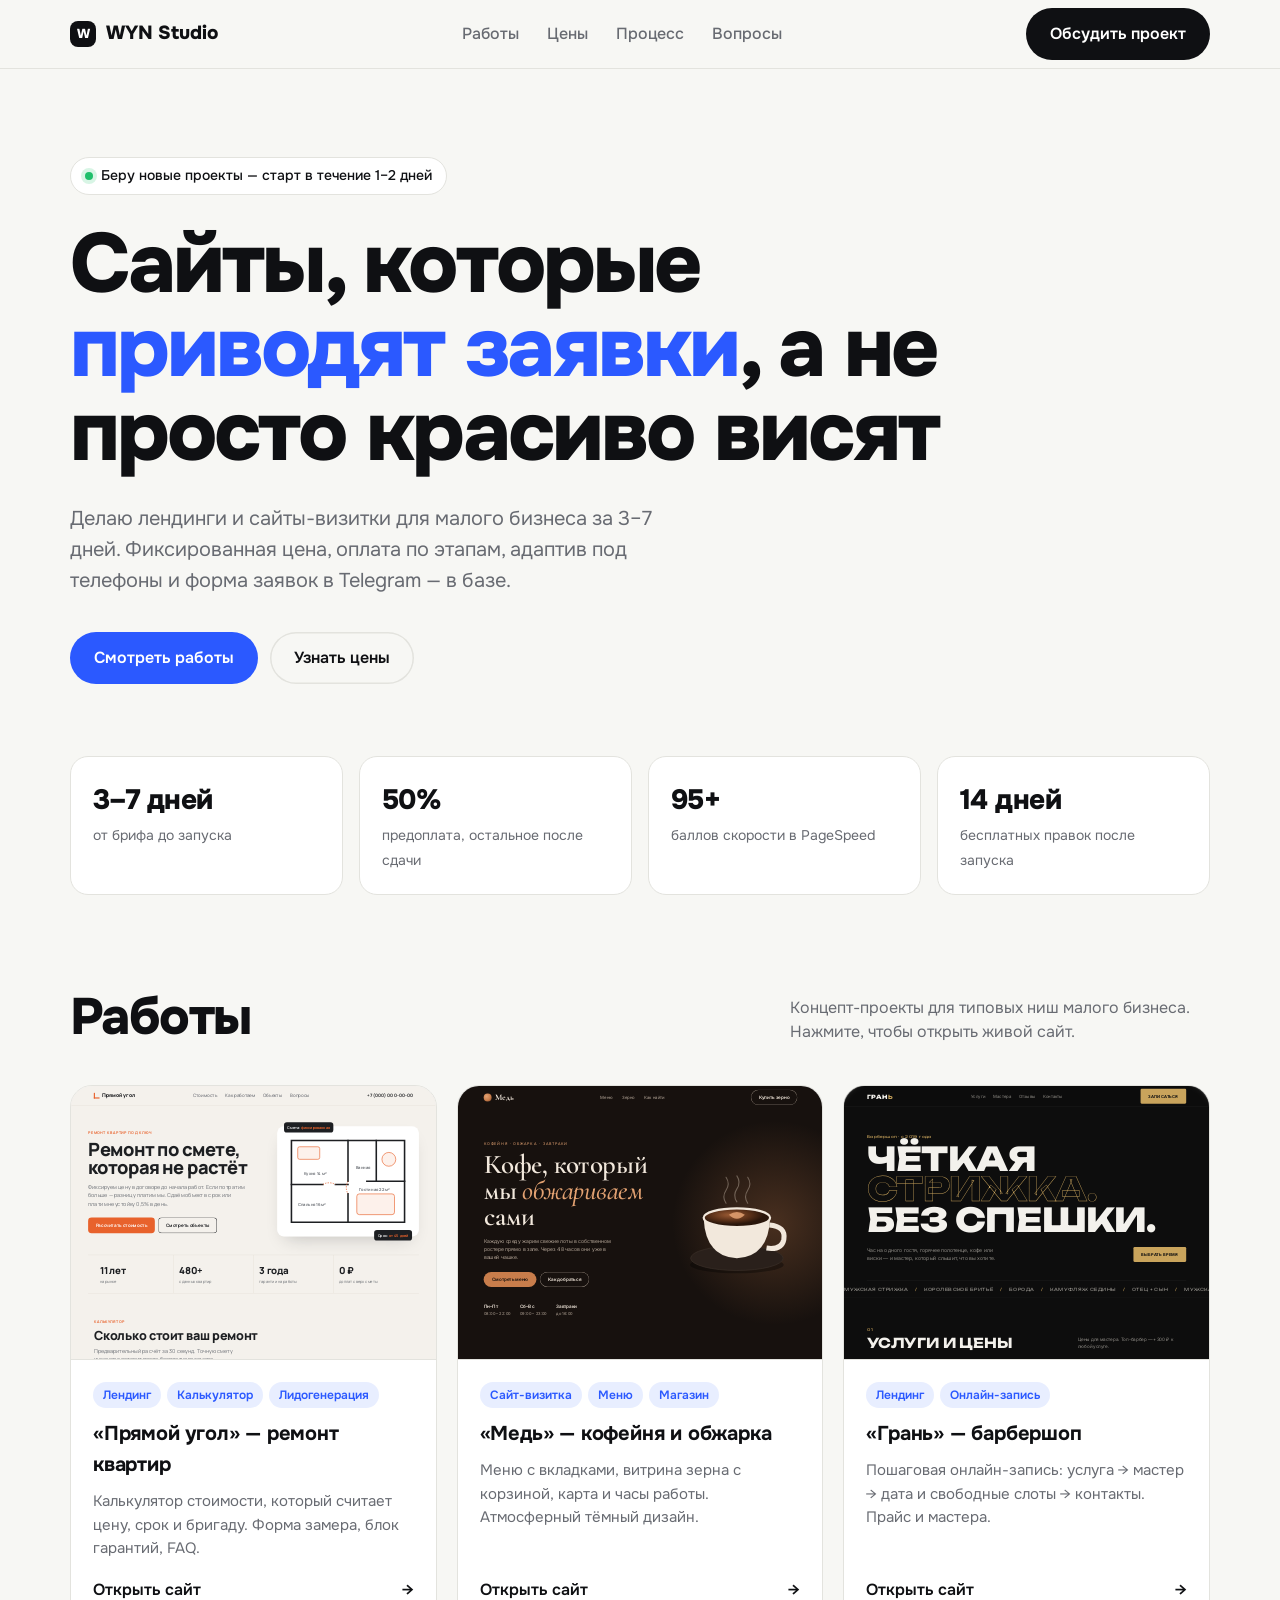
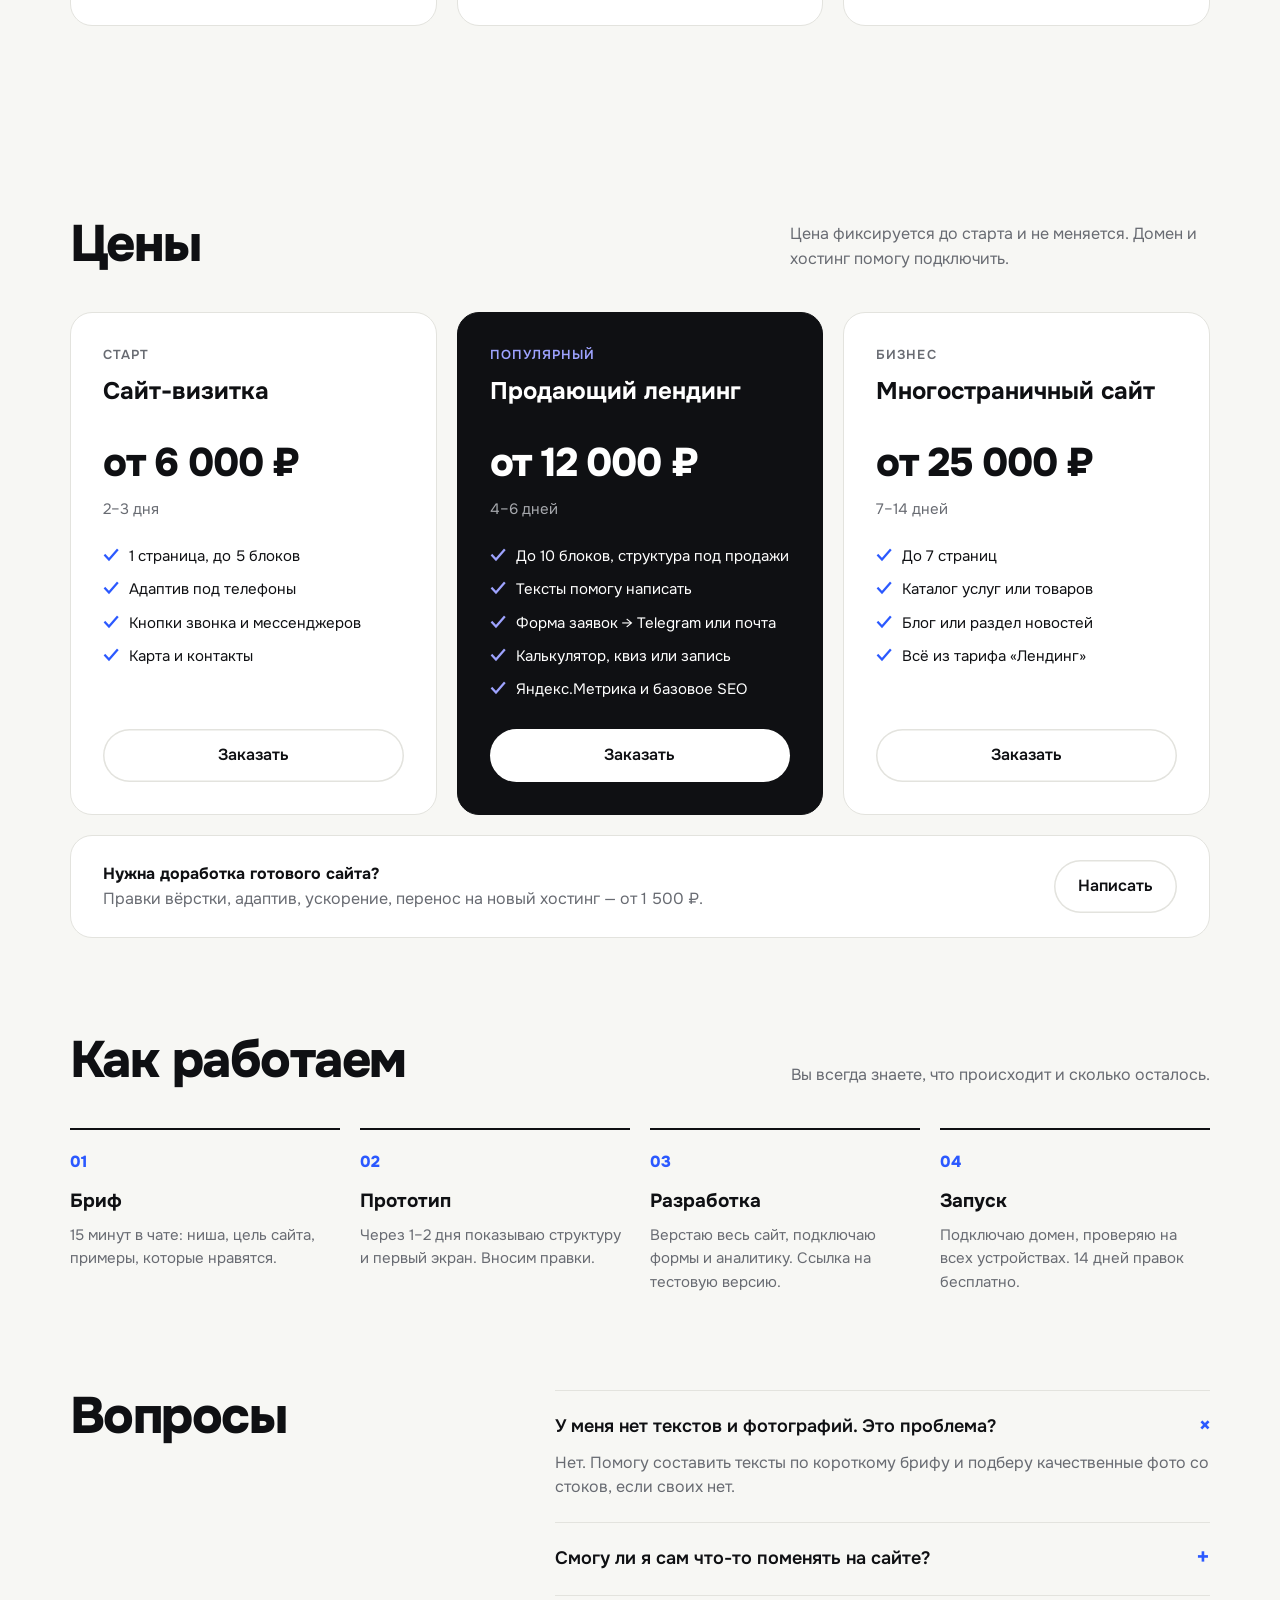
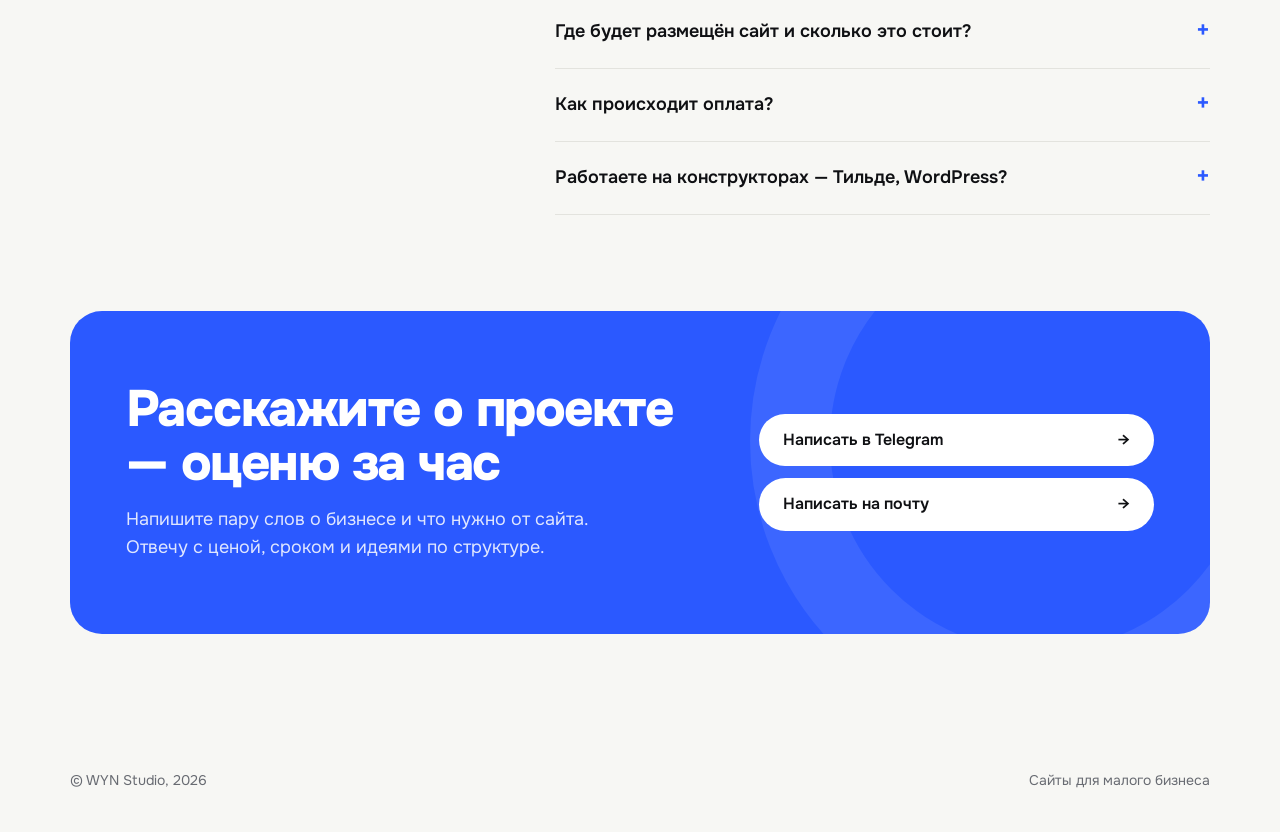
==== index.html @ 90d176ed "Портфолио: сайт студии и 3 демо-проекта Co-Authored-By: Claude Opus 5.5 <noreply@anthropic.com>" ====
<!doctype html>
<html lang="ru">
<head>
<meta charset="utf-8">
<meta name="viewport" content="width=device-width,initial-scale=1">
<title>WYN Studio — сайты для малого бизнеса за 5 дней</title>
<meta name="description" content="Лендинги и сайты-визитки для малого бизнеса: быстро, с адаптивом под телефоны и формой заявок. Фиксированная цена, оплата по этапам.">
<meta property="og:title" content="WYN Studio — сайты для малого бизнеса за 5 дней">
<meta property="og:description" content="Лендинги и сайты-визитки с фиксированной ценой и оплатой по этапам.">
<link rel="preconnect" href="https://fonts.googleapis.com">
<link rel="preconnect" href="https://fonts.gstatic.com" crossorigin>
<link href="https://fonts.googleapis.com/css2?family=Onest:wght@400;500;600;700;800&display=swap" rel="stylesheet">
<style>
:root{--bg:#f7f7f4;--ink:#0f1013;--muted:#686b72;--line:#e3e3de;--card:#fff;--acc:#2b59ff;--acc-l:#e8eeff}
*{box-sizing:border-box;margin:0;padding:0}
html{scroll-behavior:smooth}
body{font-family:Onest,system-ui,sans-serif;background:var(--bg);color:var(--ink);line-height:1.55}
a{color:inherit;text-decoration:none}
.wrap{max-width:1180px;margin:0 auto;padding:0 20px}
header{position:sticky;top:0;z-index:30;background:rgba(247,247,244,.86);backdrop-filter:blur(12px);border-bottom:1px solid var(--line)}
.nav{height:68px;display:flex;align-items:center;justify-content:space-between;gap:20px}
.logo{font-weight:800;font-size:19px;display:flex;align-items:center;gap:10px}
.logo i{width:26px;height:26px;border-radius:8px;background:var(--ink);display:grid;place-items:center;color:#fff;font-style:normal;font-size:13px}
.nav nav{display:flex;gap:28px;color:var(--muted);font-weight:500}
.nav nav a:hover{color:var(--ink)}
.btn{display:inline-flex;align-items:center;gap:10px;background:var(--ink);color:#fff;padding:14px 24px;border-radius:999px;font-weight:600;transition:.2s;border:0;cursor:pointer;font:inherit;font-weight:600}
.btn:hover{background:var(--acc)}
.btn.acc{background:var(--acc)}
.btn.acc:hover{background:var(--ink)}
.btn.ghost{background:transparent;color:var(--ink);box-shadow:inset 0 0 0 1.5px var(--line)}
.btn.ghost:hover{box-shadow:inset 0 0 0 1.5px var(--ink)}
.hero{padding:88px 0 72px}
.badge{display:inline-flex;align-items:center;gap:8px;font-size:14px;font-weight:500;background:var(--card);border:1px solid var(--line);padding:7px 14px;border-radius:999px;margin-bottom:28px}
.badge b{width:8px;height:8px;border-radius:50%;background:#1fbf6b;box-shadow:0 0 0 4px #d8f5e5}
h1{font-size:clamp(40px,6.6vw,84px);line-height:1;letter-spacing:-.035em;font-weight:800;max-width:980px}
h1 span{color:var(--acc)}
.hero p{font-size:20px;color:var(--muted);max-width:620px;margin:28px 0 36px}
.hero .row{display:flex;gap:12px;flex-wrap:wrap}
.facts{display:grid;grid-template-columns:repeat(4,1fr);gap:16px;margin-top:72px}
.facts div{background:var(--card);border:1px solid var(--line);border-radius:18px;padding:22px}
.facts b{font-size:28px;font-weight:800;letter-spacing:-.02em;display:block}
.facts span{color:var(--muted);font-size:14px}
section{padding:96px 0}
.sh{display:flex;justify-content:space-between;align-items:end;gap:24px;margin-bottom:40px;flex-wrap:wrap}
h2{font-size:clamp(30px,4vw,52px);line-height:1.05;letter-spacing:-.03em;font-weight:800}
.sh p{color:var(--muted);max-width:420px}
/* works */
.works{display:grid;grid-template-columns:repeat(3,1fr);gap:20px}
.w{background:var(--card);border:1px solid var(--line);border-radius:22px;overflow:hidden;display:flex;flex-direction:column;transition:.25s}
.w:hover{transform:translateY(-4px);box-shadow:0 24px 48px -24px rgba(15,16,19,.25)}
.shot{aspect-ratio:4/3;overflow:hidden;position:relative;border-bottom:1px solid var(--line);background:#eee}
.shot iframe{width:1280px;height:960px;border:0;transform-origin:0 0;pointer-events:none;position:absolute;top:0;left:0}
.w .in{padding:22px;display:flex;flex-direction:column;gap:10px;flex:1}
.w h3{font-size:20px;letter-spacing:-.01em}
.w p{color:var(--muted);font-size:15px}
.chips{display:flex;gap:6px;flex-wrap:wrap}
.chips span{font-size:12px;font-weight:600;background:var(--acc-l);color:var(--acc);padding:4px 10px;border-radius:999px}
.w .go{margin-top:auto;font-weight:600;display:flex;justify-content:space-between;align-items:center;padding-top:8px}
.w .go::after{content:"→";transition:.2s}
.w:hover .go::after{transform:translateX(4px)}
/* pricing */
.plans{display:grid;grid-template-columns:repeat(3,1fr);gap:20px}
.plan{background:var(--card);border:1px solid var(--line);border-radius:22px;padding:32px;display:flex;flex-direction:column}
.plan.hot{background:var(--ink);color:#fff;border-color:var(--ink)}
.plan .lbl{font-size:13px;font-weight:600;color:var(--muted);text-transform:uppercase;letter-spacing:.08em}
.plan.hot .lbl{color:#9ea3ff}
.plan h3{font-size:24px;margin:8px 0 4px}
.plan .pr{font-size:40px;font-weight:800;letter-spacing:-.03em;margin:18px 0 4px}
.plan .tm{color:var(--muted);font-size:15px;margin-bottom:24px}
.plan.hot .tm{color:#a6a8ad}
.plan ul{list-style:none;display:grid;gap:10px;margin-bottom:28px}
.plan li{display:flex;gap:10px;font-size:15px}
.plan li::before{content:"✓";color:var(--acc);font-weight:800}
.plan.hot li::before{color:#9ea3ff}
.plan .btn{margin-top:auto;justify-content:center}
.plan.hot .btn{background:#fff;color:var(--ink)}
.plan.hot .btn:hover{background:var(--acc);color:#fff}
.extra{margin-top:20px;background:var(--card);border:1px solid var(--line);border-radius:22px;padding:24px 32px;display:flex;justify-content:space-between;align-items:center;gap:20px;flex-wrap:wrap}
.extra p{color:var(--muted)}
/* process */
.proc{display:grid;grid-template-columns:repeat(4,1fr);gap:20px;counter-reset:p}
.proc div{border-top:2px solid var(--ink);padding-top:20px}
.proc div::before{counter-increment:p;content:"0" counter(p);display:block;font-weight:800;color:var(--acc);margin-bottom:12px}
.proc h3{font-size:19px;margin-bottom:8px}
.proc p{color:var(--muted);font-size:15px}
/* faq */
.faq{display:grid;grid-template-columns:.8fr 1.2fr;gap:48px}
details{border-bottom:1px solid var(--line);padding:22px 0}
details:first-child{border-top:1px solid var(--line)}
summary{font-weight:600;font-size:18px;cursor:pointer;list-style:none;display:flex;justify-content:space-between;gap:20px}
summary::after{content:"+";font-size:24px;line-height:1;color:var(--acc);transition:.2s}
details[open] summary::after{transform:rotate(45deg)}
details p{color:var(--muted);margin-top:10px}
/* cta */
.cta{background:var(--acc);color:#fff;border-radius:32px;padding:72px 56px;display:grid;grid-template-columns:1.2fr .8fr;gap:40px;align-items:center;position:relative;overflow:hidden}
.cta::after{content:"";position:absolute;width:420px;height:420px;border-radius:50%;border:80px solid rgba(255,255,255,.08);right:-120px;top:-160px}
.cta p{opacity:.85;font-size:18px;margin-top:16px;max-width:520px}
.cta .links{display:grid;gap:12px;position:relative;z-index:1}
.cta .btn{background:#fff;color:var(--ink);justify-content:space-between}
.cta .btn:hover{background:var(--ink);color:#fff}
footer{padding:40px 0;color:var(--muted);font-size:14px}
footer .wrap{display:flex;justify-content:space-between;gap:16px;flex-wrap:wrap}
@media (max-width:960px){
  .nav nav{display:none}
  .works,.plans{grid-template-columns:1fr 1fr}
  .proc,.facts{grid-template-columns:1fr 1fr}
  .faq,.cta{grid-template-columns:1fr}
}
@media (max-width:640px){
  section{padding:72px 0}
  .hero{padding:56px 0 48px}
  .hero p{font-size:18px}
  .works,.plans,.proc{grid-template-columns:1fr}
  .facts{margin-top:48px}
  .cta{padding:40px 24px;border-radius:24px}
  .nav .btn{padding:11px 16px;font-size:14px}
}
</style>
</head>
<body>
<header>
  <div class="wrap nav">
    <a href="#" class="logo"><i>W</i>WYN Studio</a>
    <nav><a href="#works">Работы</a><a href="#prices">Цены</a><a href="#process">Процесс</a><a href="#faq">Вопросы</a></nav>
    <a href="#contact" class="btn">Обсудить проект</a>
  </div>
</header>

<main>
<section class="hero">
  <div class="wrap">
    <div class="badge"><b></b>Беру новые проекты — старт в течение 1–2 дней</div>
    <h1>Сайты, которые <span>приводят заявки</span>, а не просто красиво висят</h1>
    <p>Делаю лендинги и сайты-визитки для малого бизнеса за 3–7 дней. Фиксированная цена, оплата по этапам, адаптив под телефоны и форма заявок в Telegram — в базе.</p>
    <div class="row"><a href="#works" class="btn acc">Смотреть работы</a><a href="#prices" class="btn ghost">Узнать цены</a></div>
    <div class="facts">
      <div><b>3–7 дней</b><span>от брифа до запуска</span></div>
      <div><b>50%</b><span>предоплата, остальное после сдачи</span></div>
      <div><b>95+</b><span>баллов скорости в PageSpeed</span></div>
      <div><b>14 дней</b><span>бесплатных правок после запуска</span></div>
    </div>
  </div>
</section>

<section id="works" style="padding-top:24px">
  <div class="wrap">
    <div class="sh"><h2>Работы</h2><p>Концепт-проекты для типовых ниш малого бизнеса. Нажмите, чтобы открыть живой сайт.</p></div>
    <div class="works">
      <a class="w" href="works/remont/" target="_blank">
        <div class="shot"><iframe src="works/remont/" loading="lazy" tabindex="-1" title="Превью: ремонт квартир"></iframe></div>
        <div class="in">
          <div class="chips"><span>Лендинг</span><span>Калькулятор</span><span>Лидогенерация</span></div>
          <h3>«Прямой угол» — ремонт квартир</h3>
          <p>Калькулятор стоимости, который считает цену, срок и бригаду. Форма замера, блок гарантий, FAQ.</p>
          <span class="go">Открыть сайт</span>
        </div>
      </a>
      <a class="w" href="works/coffee/" target="_blank">
        <div class="shot"><iframe src="works/coffee/" loading="lazy" tabindex="-1" title="Превью: кофейня"></iframe></div>
        <div class="in">
          <div class="chips"><span>Сайт-визитка</span><span>Меню</span><span>Магазин</span></div>
          <h3>«Медь» — кофейня и обжарка</h3>
          <p>Меню с вкладками, витрина зерна с корзиной, карта и часы работы. Атмосферный тёмный дизайн.</p>
          <span class="go">Открыть сайт</span>
        </div>
      </a>
      <a class="w" href="works/barber/" target="_blank">
        <div class="shot"><iframe src="works/barber/" loading="lazy" tabindex="-1" title="Превью: барбершоп"></iframe></div>
        <div class="in">
          <div class="chips"><span>Лендинг</span><span>Онлайн-запись</span></div>
          <h3>«Грань» — барбершоп</h3>
          <p>Пошаговая онлайн-запись: услуга → мастер → дата и свободные слоты → контакты. Прайс и мастера.</p>
          <span class="go">Открыть сайт</span>
        </div>
      </a>
    </div>
  </div>
</section>

<section id="prices">
  <div class="wrap">
    <div class="sh"><h2>Цены</h2><p>Цена фиксируется до старта и не меняется. Домен и хостинг помогу подключить.</p></div>
    <div class="plans">
      <div class="plan">
        <div class="lbl">Старт</div><h3>Сайт-визитка</h3>
        <div class="pr">от 6 000 ₽</div><div class="tm">2–3 дня</div>
        <ul><li>1 страница, до 5 блоков</li><li>Адаптив под телефоны</li><li>Кнопки звонка и мессенджеров</li><li>Карта и контакты</li></ul>
        <a href="#contact" class="btn ghost">Заказать</a>
      </div>
      <div class="plan hot">
        <div class="lbl">Популярный</div><h3>Продающий лендинг</h3>
        <div class="pr">от 12 000 ₽</div><div class="tm">4–6 дней</div>
        <ul><li>До 10 блоков, структура под продажи</li><li>Тексты помогу написать</li><li>Форма заявок → Telegram или почта</li><li>Калькулятор, квиз или запись</li><li>Яндекс.Метрика и базовое SEO</li></ul>
        <a href="#contact" class="btn">Заказать</a>
      </div>
      <div class="plan">
        <div class="lbl">Бизнес</div><h3>Многостраничный сайт</h3>
        <div class="pr">от 25 000 ₽</div><div class="tm">7–14 дней</div>
        <ul><li>До 7 страниц</li><li>Каталог услуг или товаров</li><li>Блог или раздел новостей</li><li>Всё из тарифа «Лендинг»</li></ul>
        <a href="#contact" class="btn ghost">Заказать</a>
      </div>
    </div>
    <div class="extra"><div><b>Нужна доработка готового сайта?</b><p>Правки вёрстки, адаптив, ускорение, перенос на новый хостинг — от 1 500 ₽.</p></div><a href="#contact" class="btn ghost">Написать</a></div>
  </div>
</section>

<section id="process" style="padding-top:0">
  <div class="wrap">
    <div class="sh"><h2>Как работаем</h2><p>Вы всегда знаете, что происходит и сколько осталось.</p></div>
    <div class="proc">
      <div><h3>Бриф</h3><p>15 минут в чате: ниша, цель сайта, примеры, которые нравятся.</p></div>
      <div><h3>Прототип</h3><p>Через 1–2 дня показываю структуру и первый экран. Вносим правки.</p></div>
      <div><h3>Разработка</h3><p>Верстаю весь сайт, подключаю формы и аналитику. Ссылка на тестовую версию.</p></div>
      <div><h3>Запуск</h3><p>Подключаю домен, проверяю на всех устройствах. 14 дней правок бесплатно.</p></div>
    </div>
  </div>
</section>

<section id="faq" style="padding-top:0">
  <div class="wrap faq">
    <div><h2>Вопросы</h2></div>
    <div>
      <details open><summary>У меня нет текстов и фотографий. Это проблема?</summary><p>Нет. Помогу составить тексты по короткому брифу и подберу качественные фото со стоков, если своих нет.</p></details>
      <details><summary>Смогу ли я сам что-то поменять на сайте?</summary><p>Да. Простые правки (цены, телефон, тексты) покажу, как делать самостоятельно. Или вношу их сам в течение 14 дней бесплатно.</p></details>
      <details><summary>Где будет размещён сайт и сколько это стоит?</summary><p>Можно бесплатно на надёжном хостинге для статических сайтов или на вашем хостинге. Домен .ru — около 200–900 ₽ в год. Всё оформляется на вас.</p></details>
      <details><summary>Как происходит оплата?</summary><p>50% перед стартом, 50% после того, как вы приняли готовый сайт. Через безопасную сделку на бирже или напрямую с чеком самозанятого.</p></details>
      <details><summary>Работаете на конструкторах — Тильде, WordPress?</summary><p>Основной формат — код вручную: быстрее грузится и не требует ежемесячной подписки. Если нужна Тильда или WordPress — тоже сделаю.</p></details>
    </div>
  </div>
</section>

<section id="contact" style="padding-top:0">
  <div class="wrap">
    <div class="cta">
      <div>
        <h2>Расскажите о проекте — оценю за час</h2>
        <p>Напишите пару слов о бизнесе и что нужно от сайта. Отвечу с ценой, сроком и идеями по структуре.</p>
      </div>
      <div class="links">
        <a class="btn" href="https://t.me/USERNAME" target="_blank">Написать в Telegram <span>→</span></a>
        <a class="btn" href="mailto:EMAIL@example.com">Написать на почту <span>→</span></a>
      </div>
    </div>
  </div>
</section>
</main>

<footer>
  <div class="wrap"><span>© WYN Studio, 2026</span><span>Сайты для малого бизнеса</span></div>
</footer>

<script>
const fit = () => document.querySelectorAll('.shot').forEach(s => s.querySelector('iframe').style.transform = `scale(${s.clientWidth / 1280})`);
new ResizeObserver(fit).observe(document.body);
fit();
</script>
</body>
</html>
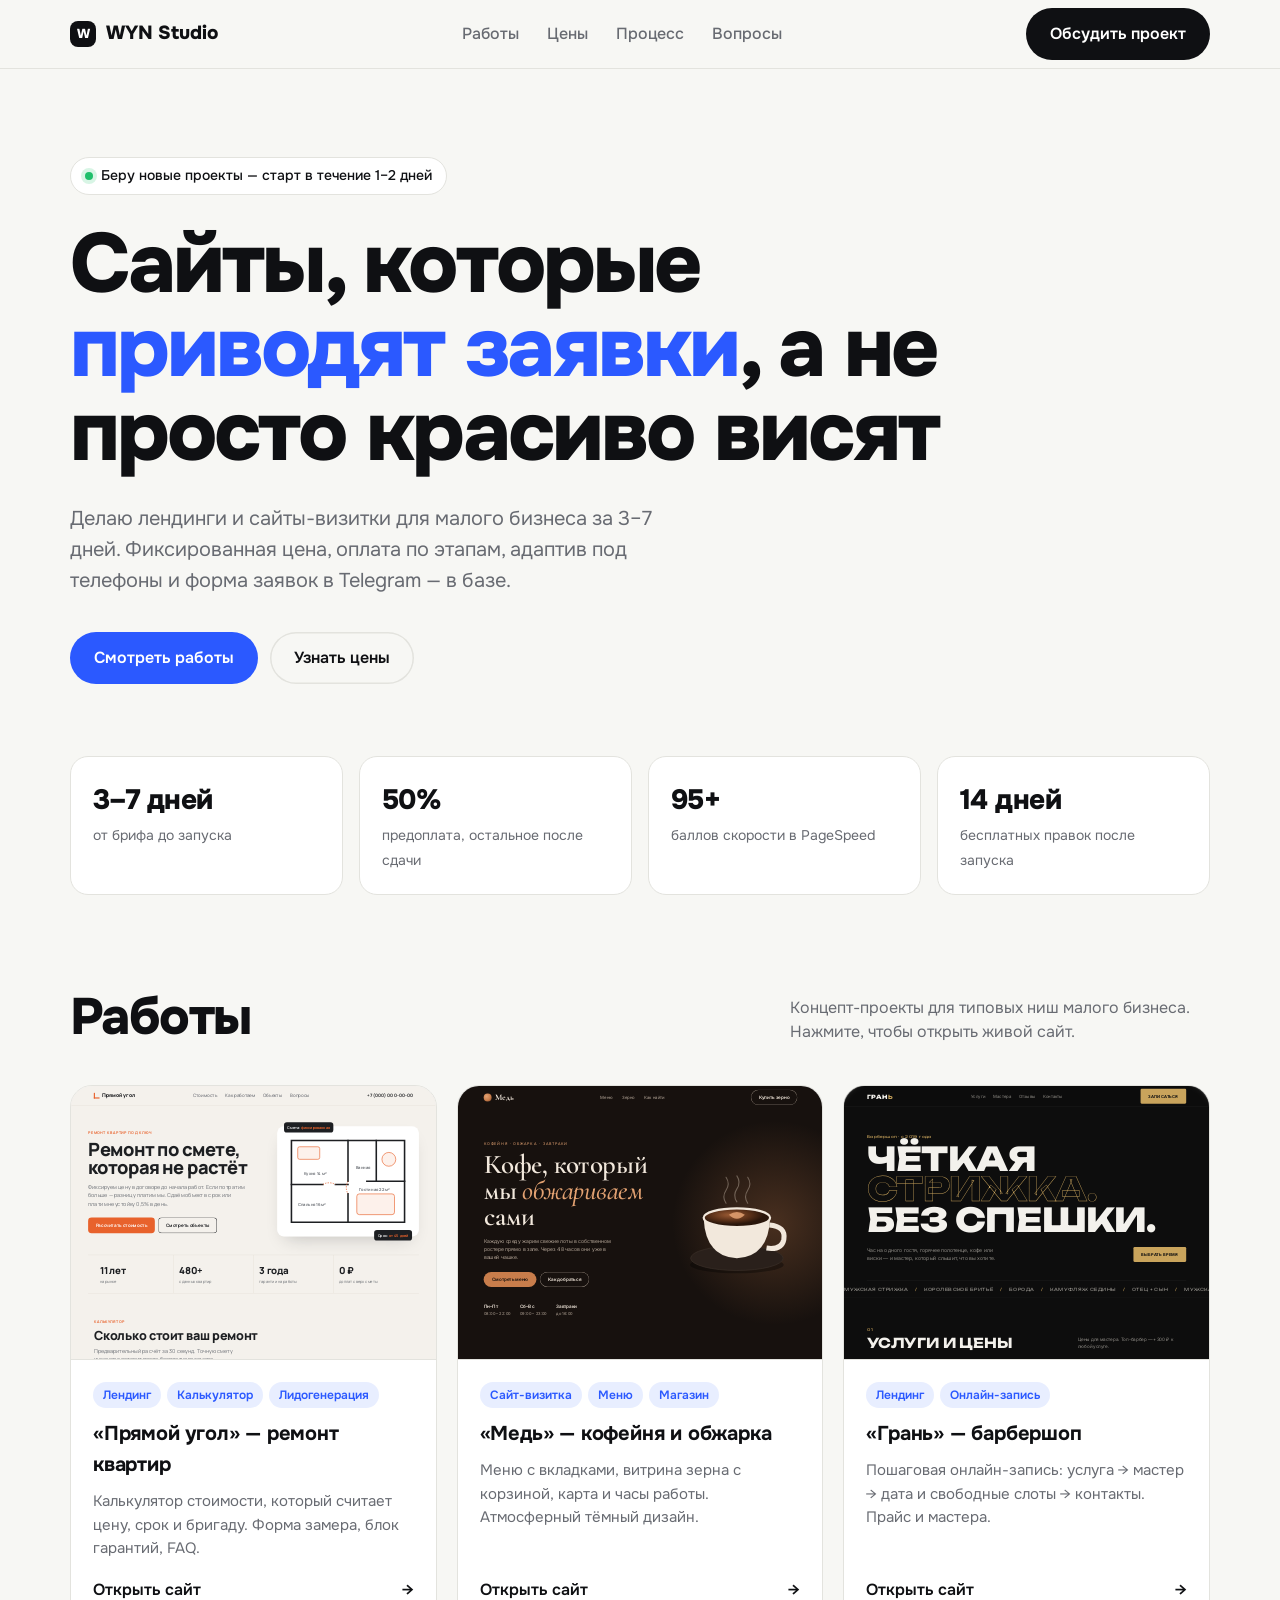
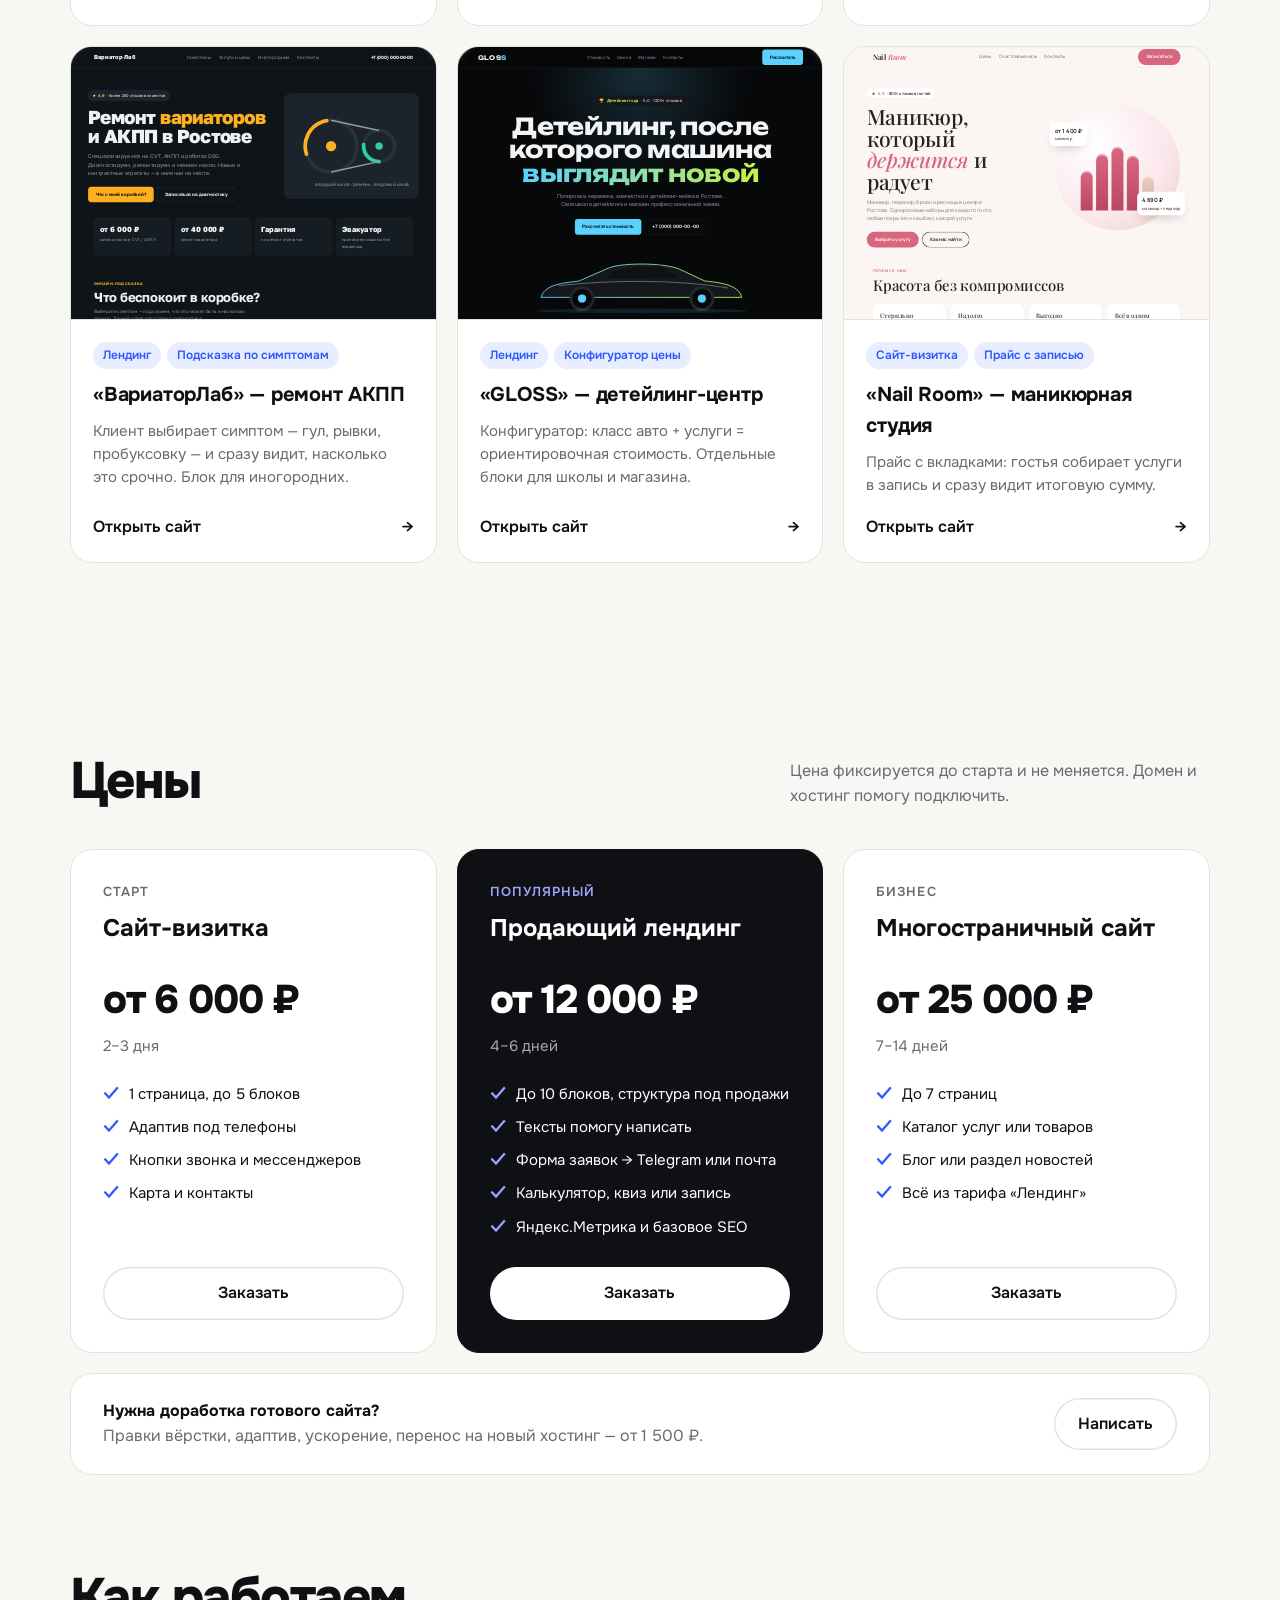
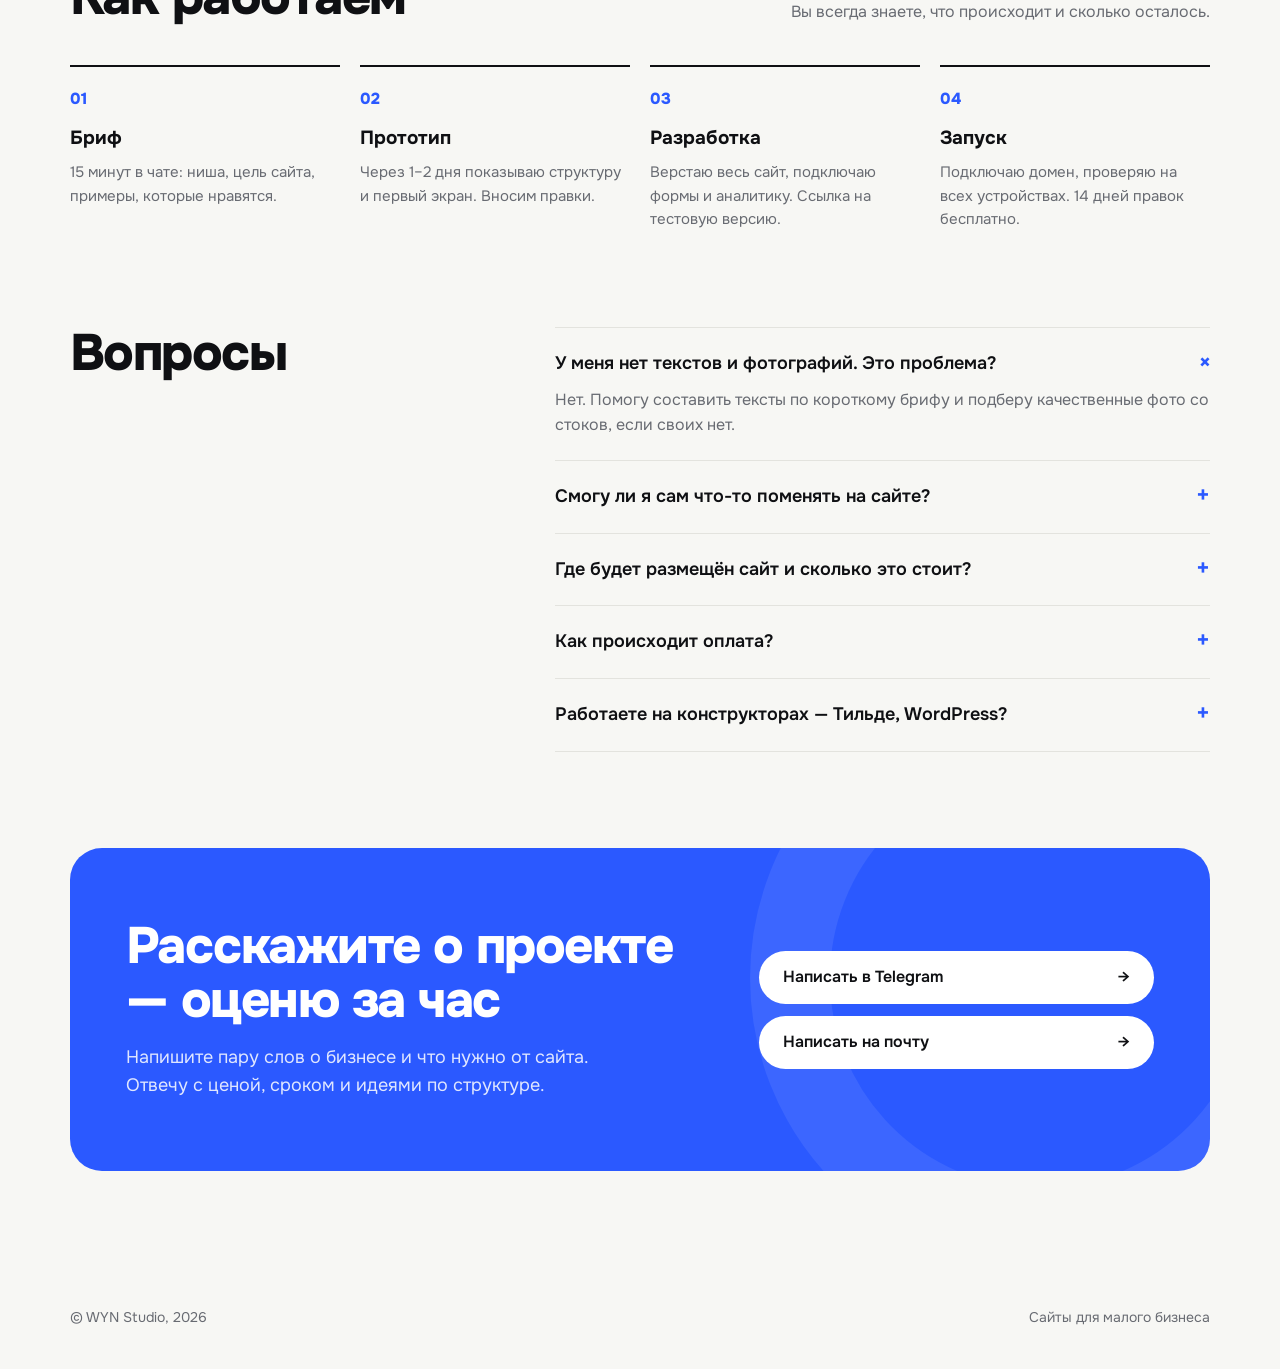
==== commit 0895636f: "Портфолио: ещё три демо-проекта (ВариаторЛаб, GLOSS, Nail Room) Co-Authored-By: Claude Opus 5.5 <nor" ====
--- a/index.html
+++ b/index.html
@@ -173,6 +173,33 @@
           <span class="go">Открыть сайт</span>
         </div>
       </a>
+      <a class="w" href="works/cvt/" target="_blank">
+        <div class="shot"><iframe src="works/cvt/" loading="lazy" tabindex="-1" title="Превью: ремонт вариаторов"></iframe></div>
+        <div class="in">
+          <div class="chips"><span>Лендинг</span><span>Подсказка по симптомам</span></div>
+          <h3>«ВариаторЛаб» — ремонт АКПП</h3>
+          <p>Клиент выбирает симптом — гул, рывки, пробуксовку — и сразу видит, насколько это срочно. Блок для иногородних.</p>
+          <span class="go">Открыть сайт</span>
+        </div>
+      </a>
+      <a class="w" href="works/detailing/" target="_blank">
+        <div class="shot"><iframe src="works/detailing/" loading="lazy" tabindex="-1" title="Превью: детейлинг"></iframe></div>
+        <div class="in">
+          <div class="chips"><span>Лендинг</span><span>Конфигуратор цены</span></div>
+          <h3>«GLOSS» — детейлинг-центр</h3>
+          <p>Конфигуратор: класс авто + услуги = ориентировочная стоимость. Отдельные блоки для школы и магазина.</p>
+          <span class="go">Открыть сайт</span>
+        </div>
+      </a>
+      <a class="w" href="works/nails/" target="_blank">
+        <div class="shot"><iframe src="works/nails/" loading="lazy" tabindex="-1" title="Превью: маникюр"></iframe></div>
+        <div class="in">
+          <div class="chips"><span>Сайт-визитка</span><span>Прайс с записью</span></div>
+          <h3>«Nail Room» — маникюрная студия</h3>
+          <p>Прайс с вкладками: гостья собирает услуги в запись и сразу видит итоговую сумму.</p>
+          <span class="go">Открыть сайт</span>
+        </div>
+      </a>
     </div>
   </div>
 </section>
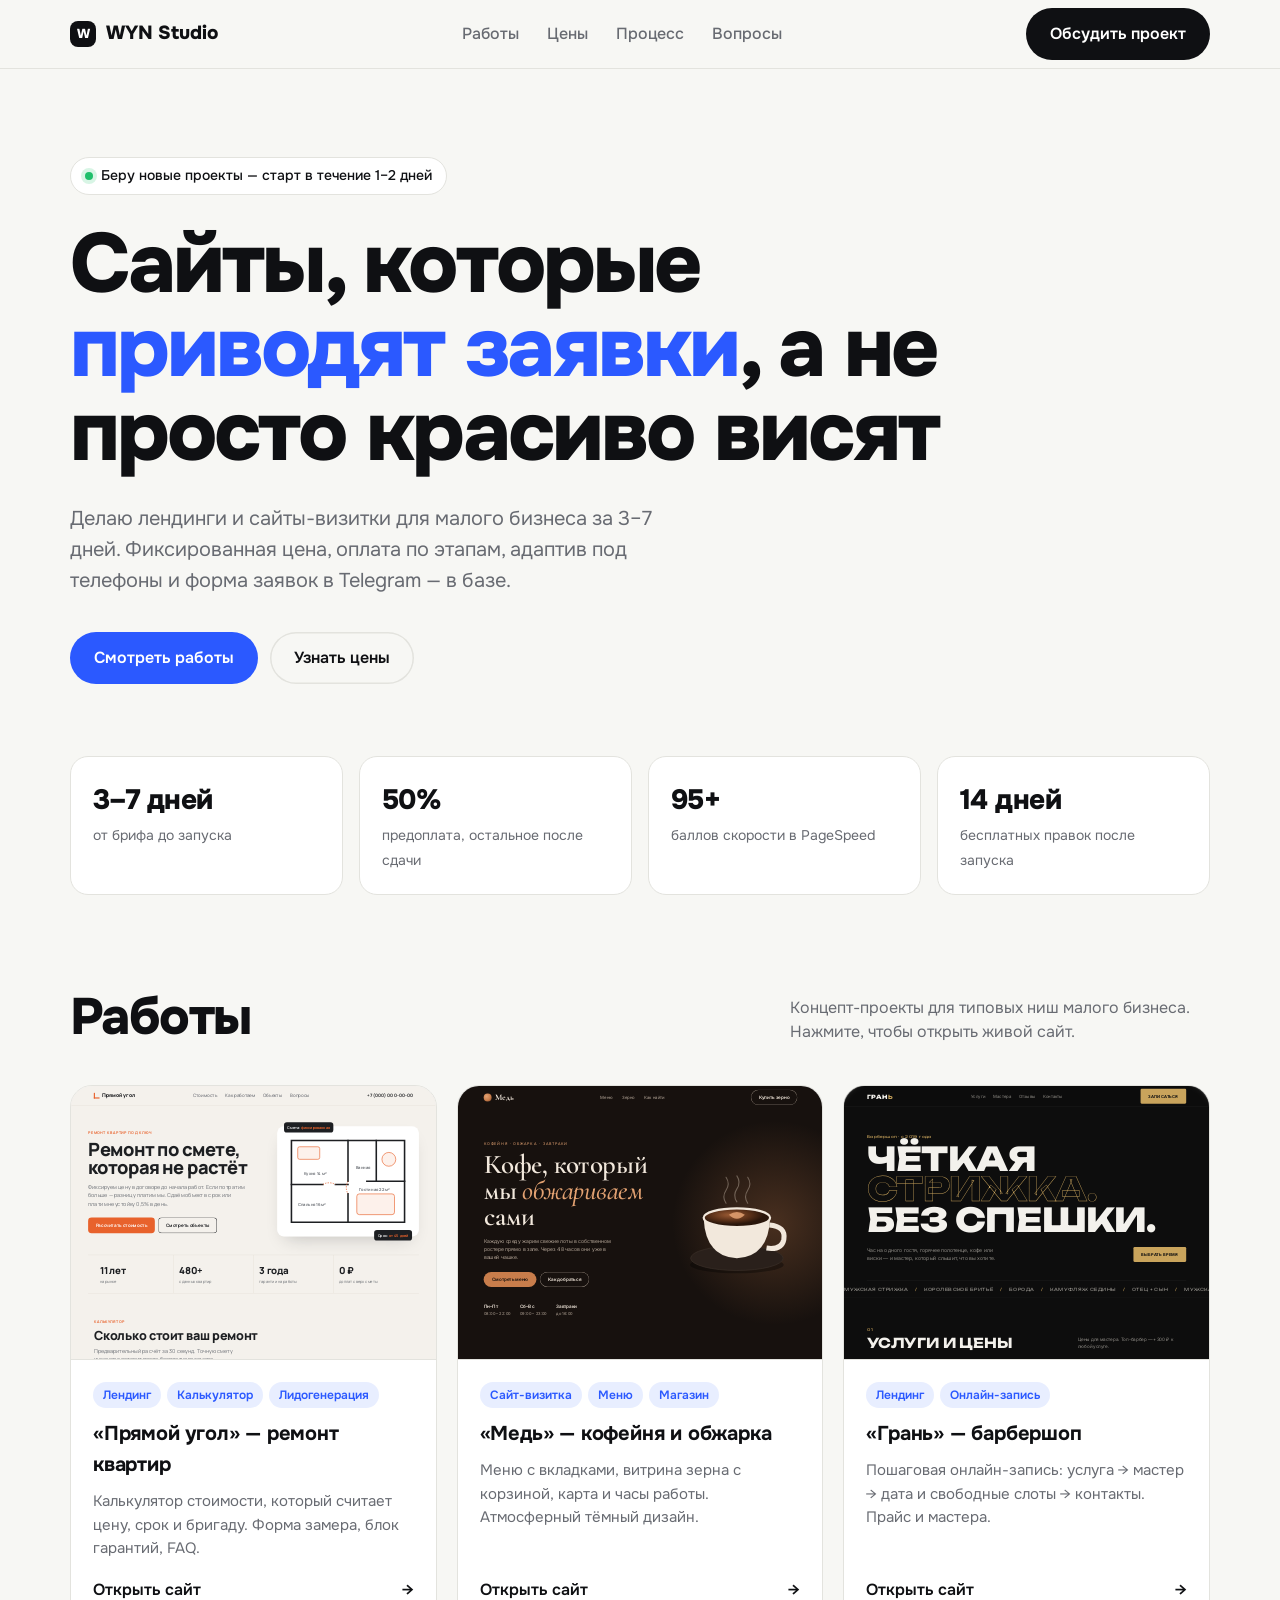
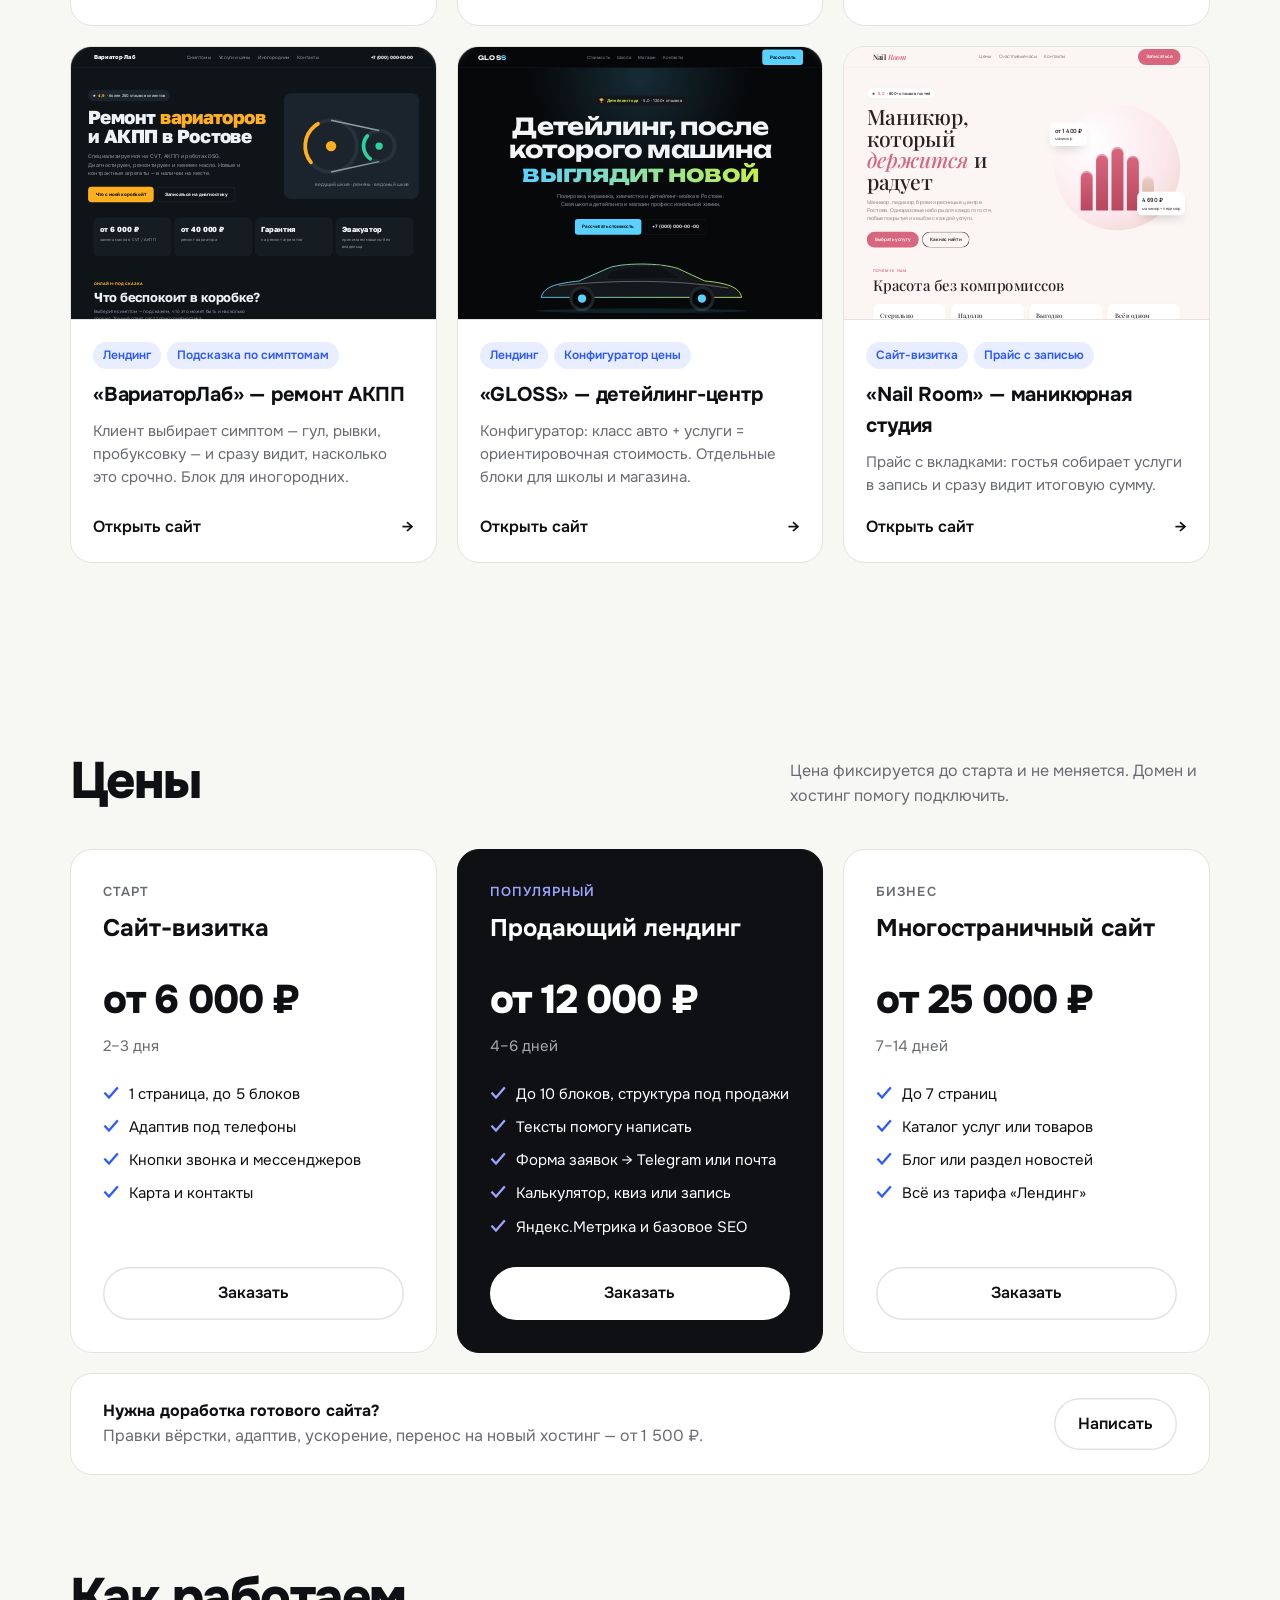
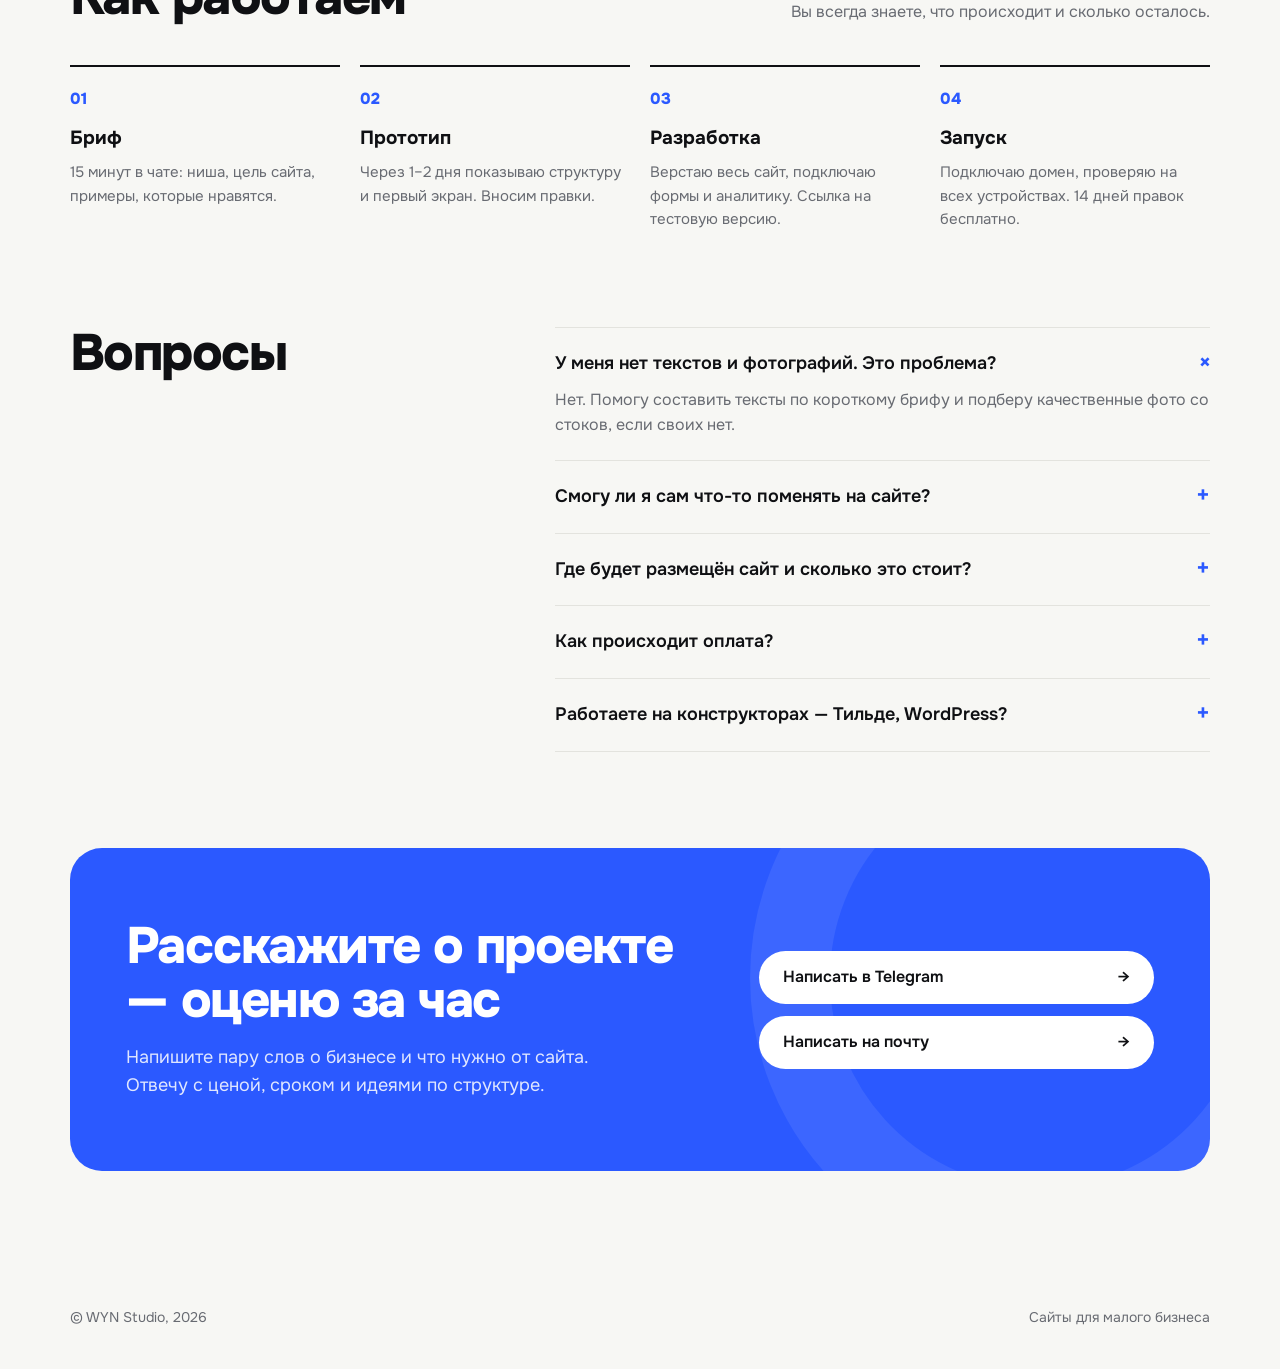
==== commit 07a98b27: "Контакт Telegram на сайте: @wynstudio_dev Co-Authored-By: Claude Opus 5.5 <noreply@anthropic.com>" ====
--- a/index.html
+++ b/index.html
@@ -264,7 +264,7 @@
         <p>Напишите пару слов о бизнесе и что нужно от сайта. Отвечу с ценой, сроком и идеями по структуре.</p>
       </div>
       <div class="links">
-        <a class="btn" href="https://t.me/USERNAME" target="_blank">Написать в Telegram <span>→</span></a>
+        <a class="btn" href="https://t.me/wynstudio_dev" target="_blank">Написать в Telegram <span>→</span></a>
         <a class="btn" href="mailto:EMAIL@example.com">Написать на почту <span>→</span></a>
       </div>
     </div>
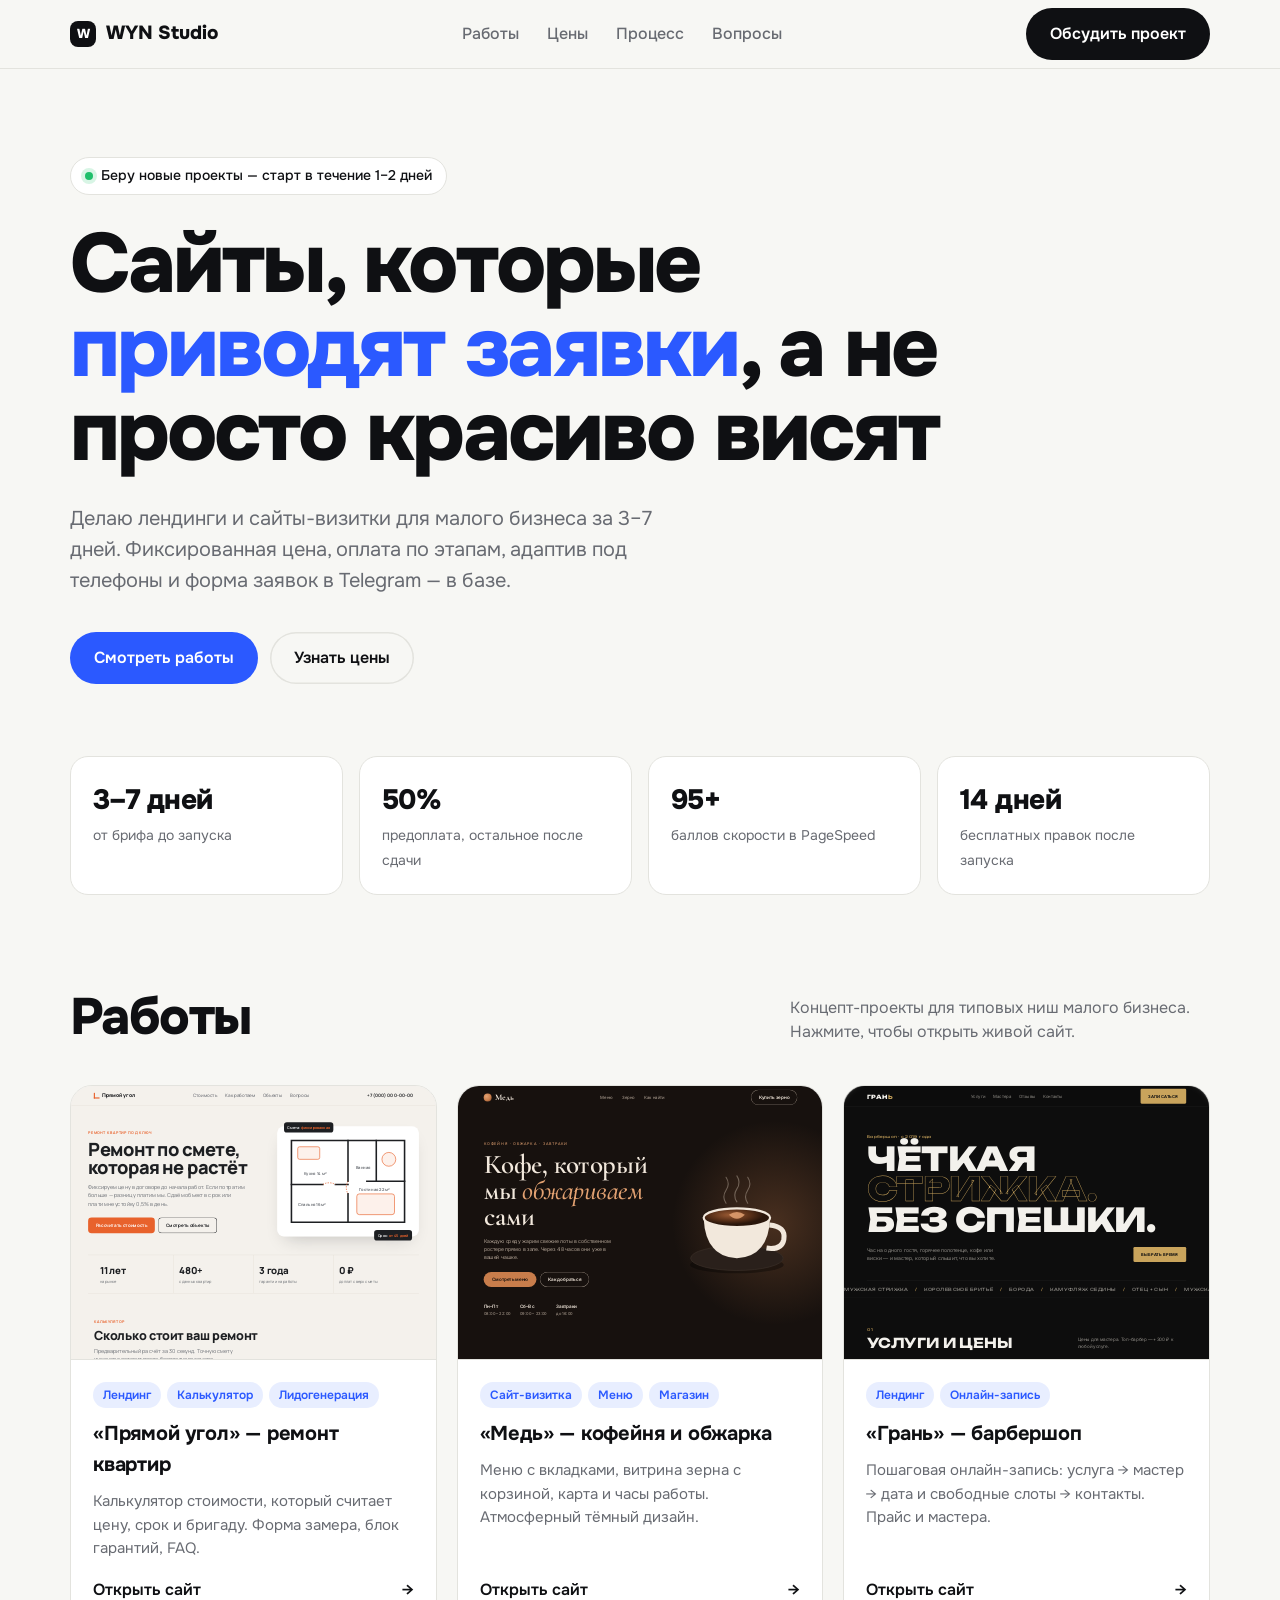
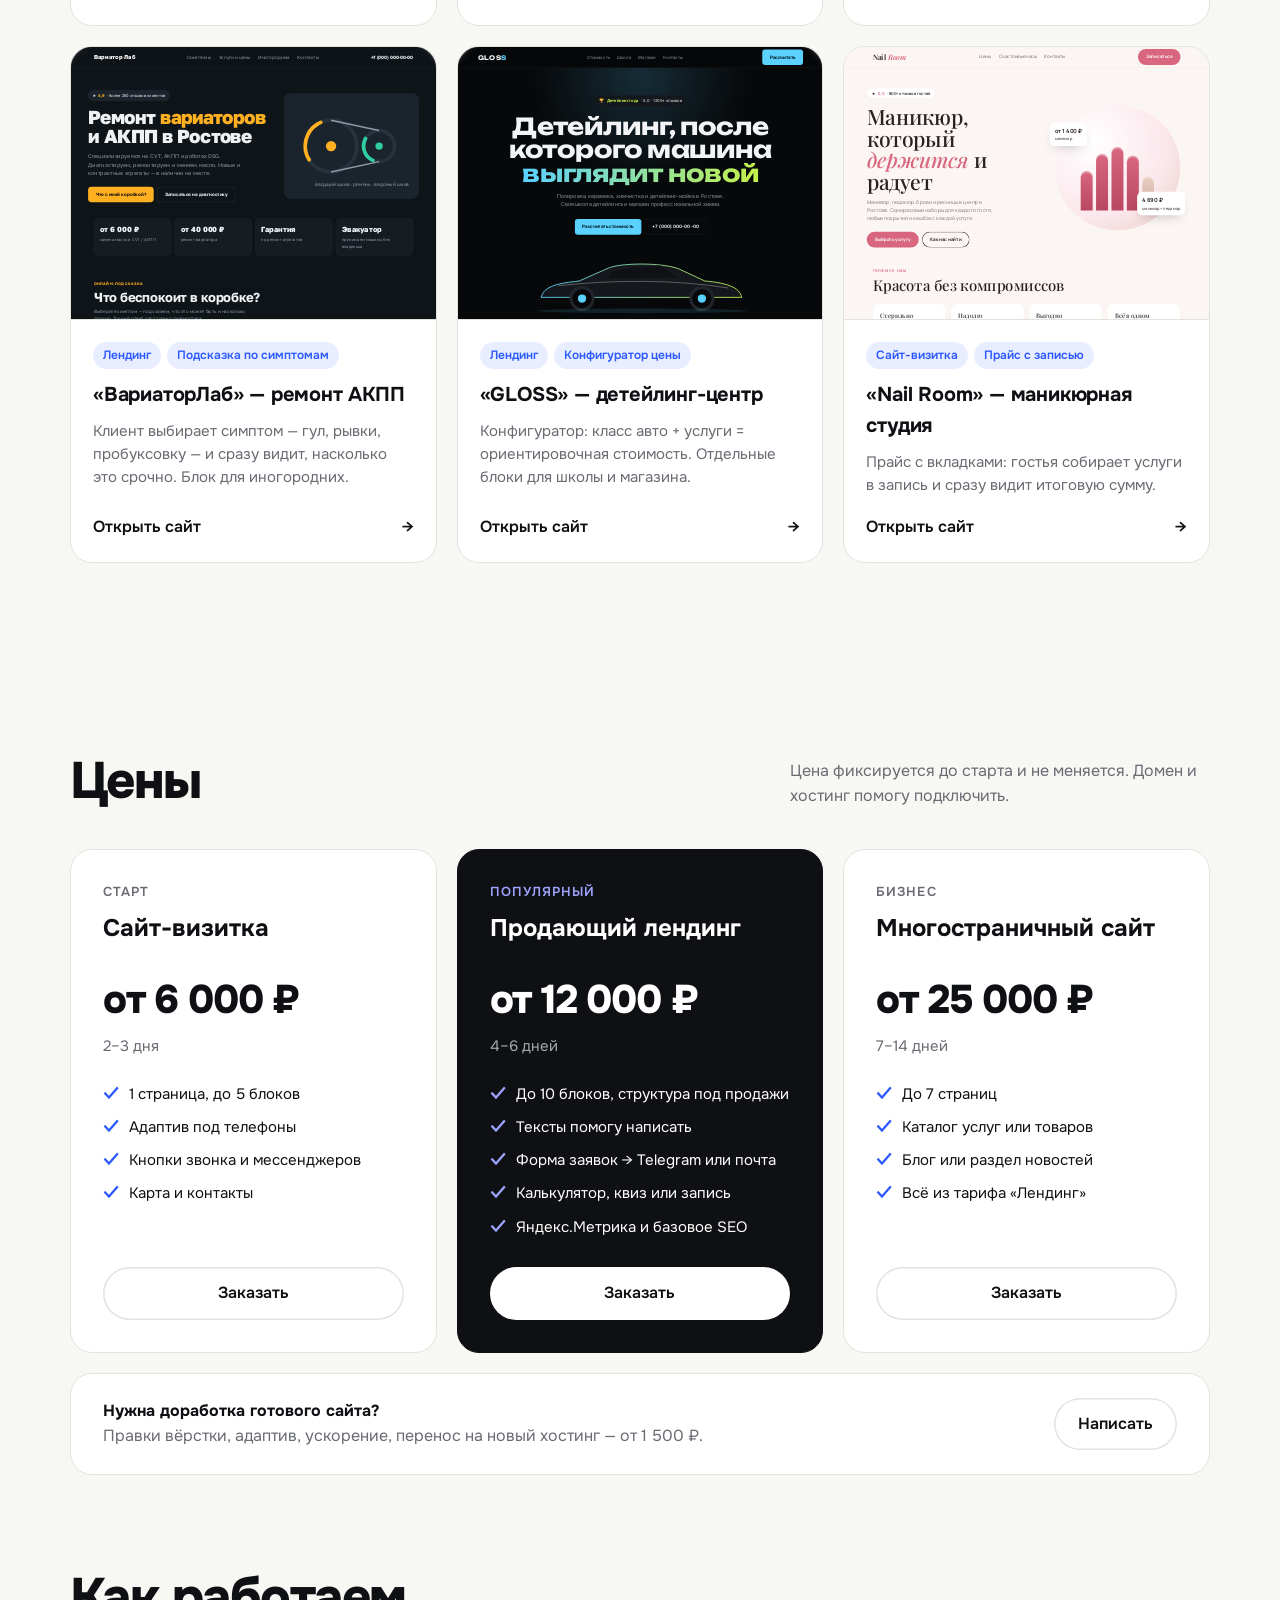
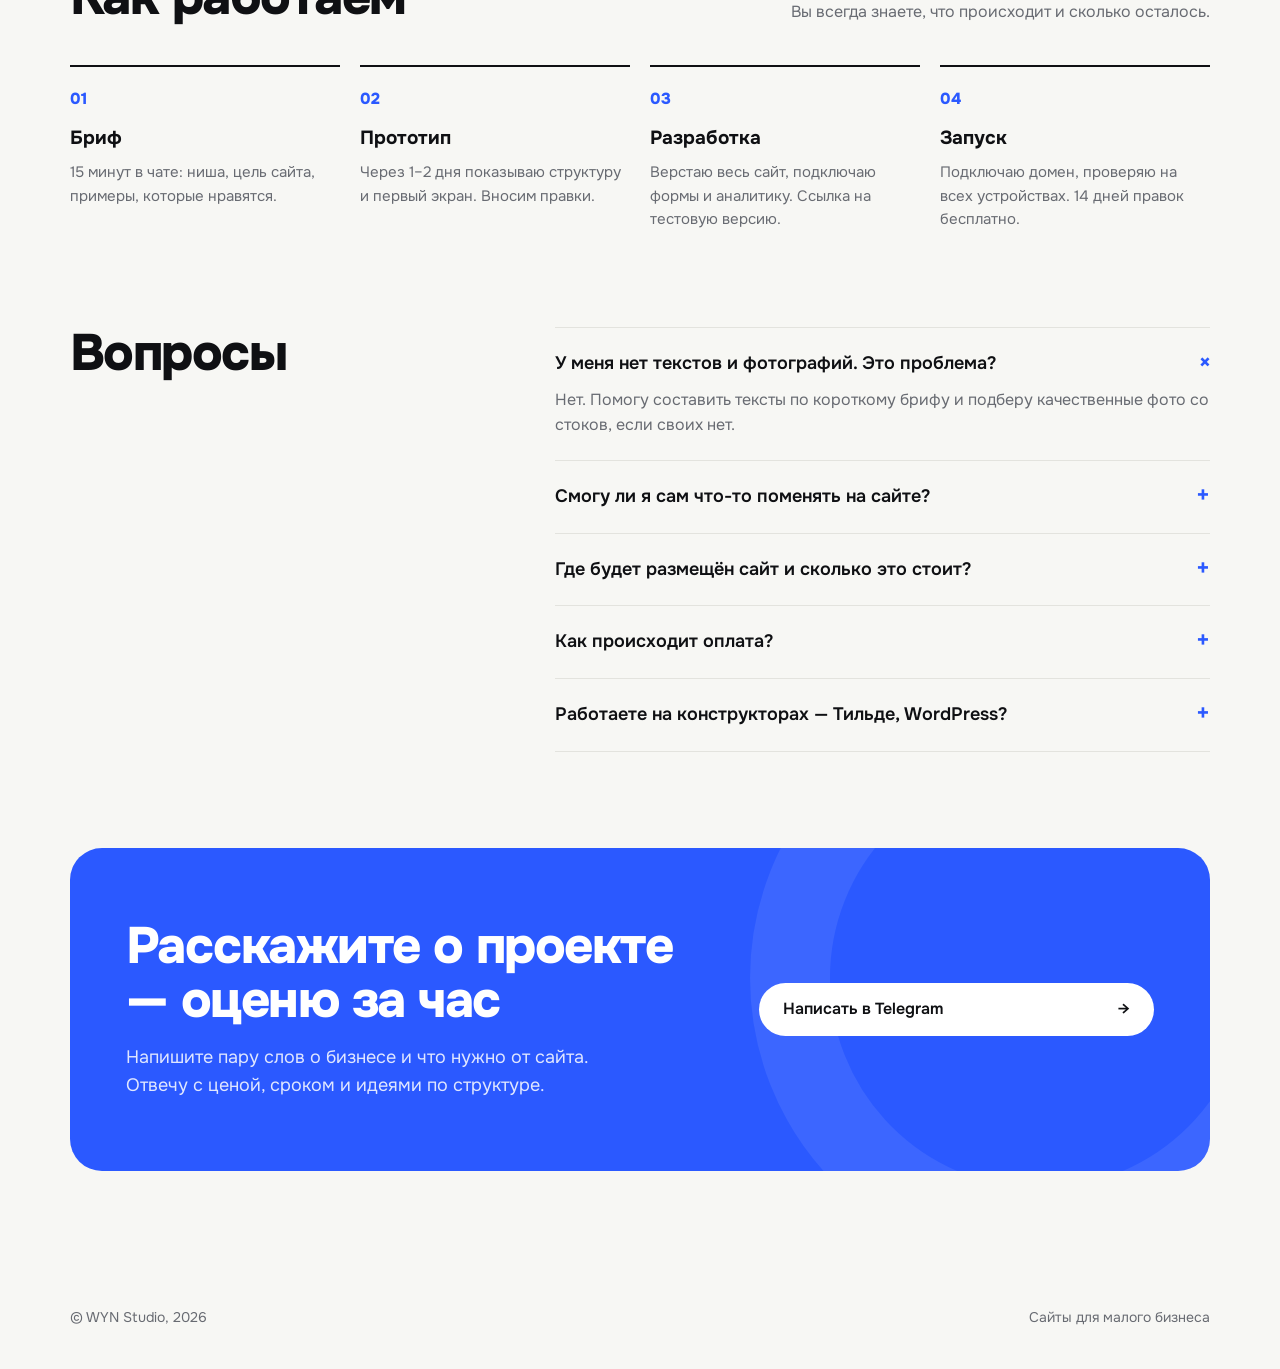
==== commit c407386c: "Убрал заглушку почты с сайта Co-Authored-By: Claude Opus 5.5 <noreply@anthropic.com>" ====
--- a/index.html
+++ b/index.html
@@ -265,7 +265,6 @@
       </div>
       <div class="links">
         <a class="btn" href="https://t.me/wynstudio_dev" target="_blank">Написать в Telegram <span>→</span></a>
-        <a class="btn" href="mailto:EMAIL@example.com">Написать на почту <span>→</span></a>
       </div>
     </div>
   </div>
